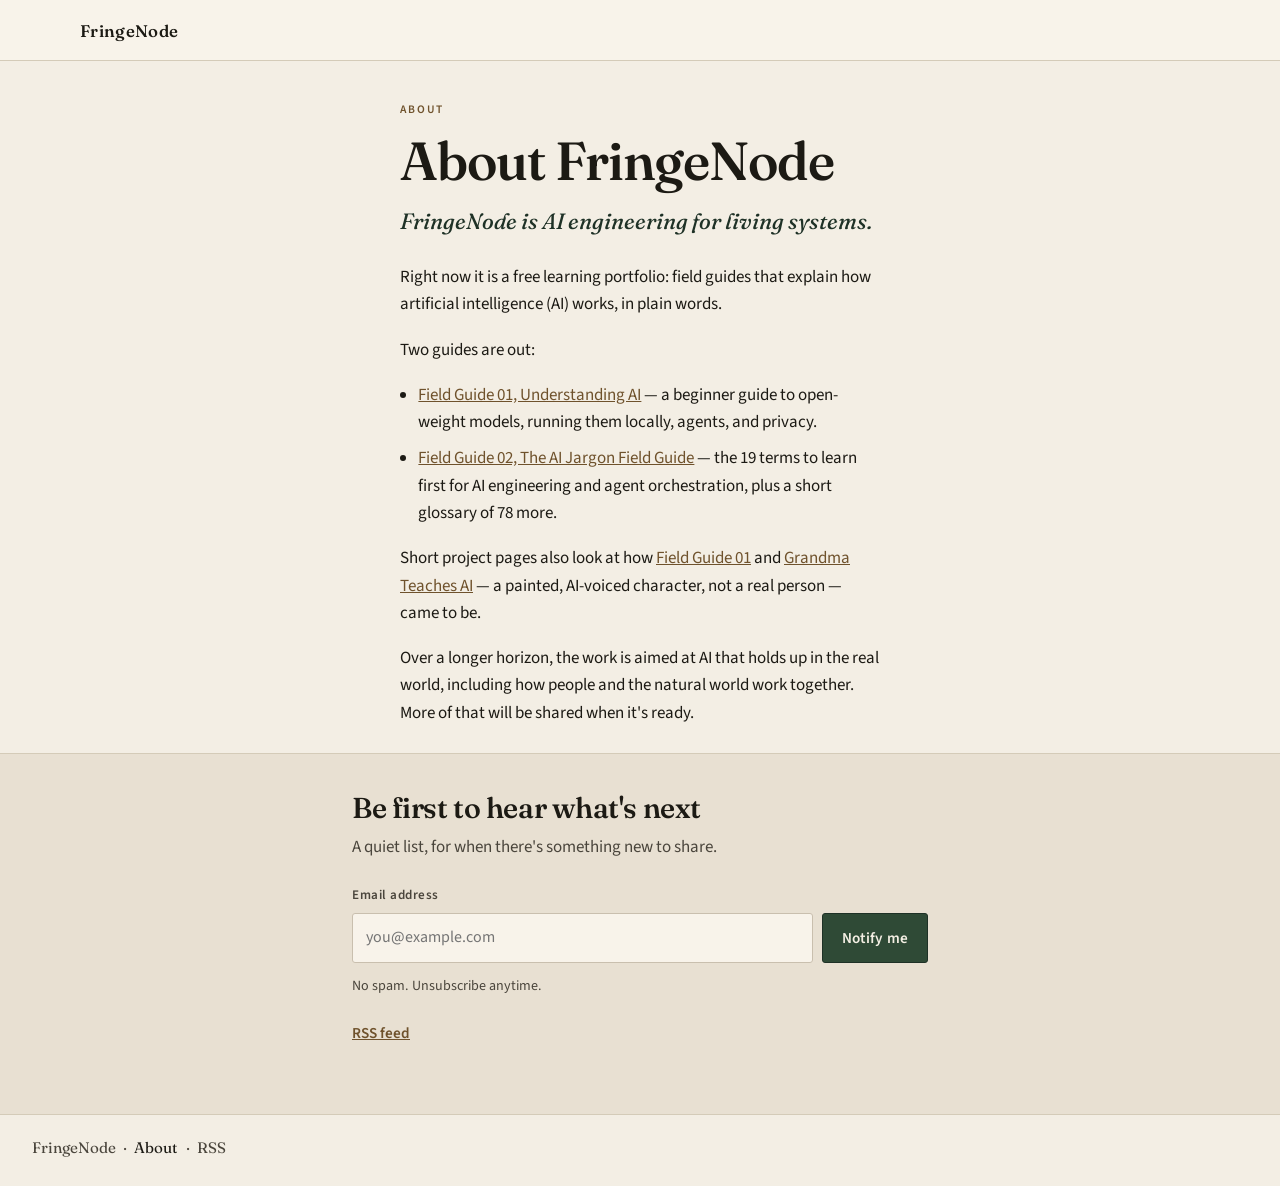
==== about/index.html @ 54ede7a0 "Add About page, SEO tags, sitemap and robots, and skill explanations on project pages Co-authored-by" ====
<!DOCTYPE html>
<html lang="en">
<head>
<meta charset="utf-8">
<meta name="viewport" content="width=device-width, initial-scale=1">
<title>About · FringeNode</title>
<meta name="description" content="FringeNode is AI engineering for living systems. A short note on what this studio is now — a free learning portfolio and field guides — and what it is working toward.">
<link rel="canonical" href="https://fringenode-ai.github.io/about/">
<link rel="icon" href="../favicon.svg" type="image/svg+xml">
<link rel="icon" href="../favicon-32.png" type="image/png" sizes="32x32">
<meta property="og:type" content="website">
<meta property="og:site_name" content="FringeNode">
<meta property="og:title" content="About · FringeNode">
<meta property="og:description" content="FringeNode is AI engineering for living systems. A short note on what this studio is now — a free learning portfolio and field guides — and what it is working toward.">
<meta property="og:url" content="https://fringenode-ai.github.io/about/">
<meta property="og:image" content="https://fringenode-ai.github.io/about/og-cover-1200x630.jpg">
<meta property="og:image:width" content="1200">
<meta property="og:image:height" content="630">
<meta property="og:image:alt" content="Aerial view of a misty wetland. The words About FringeNode and the line AI engineering for living systems.">
<meta property="og:image:type" content="image/jpeg">
<meta property="og:locale" content="en_US">
<meta name="twitter:card" content="summary_large_image">
<meta name="twitter:title" content="About · FringeNode">
<meta name="twitter:description" content="FringeNode is AI engineering for living systems. A short note on what this studio is now — a free learning portfolio and field guides — and what it is working toward.">
<meta name="twitter:image" content="https://fringenode-ai.github.io/about/og-cover-1200x630.jpg">
<meta name="twitter:image:alt" content="Aerial view of a misty wetland. The words About FringeNode and the line AI engineering for living systems.">
<meta name="theme-color" content="#243328">
<link rel="alternate" type="application/rss+xml" title="FringeNode" href="https://fringenode-ai.github.io/feed.xml">
<link rel="stylesheet" href="../home.css">
<link rel="stylesheet" href="about.css">
<script type="application/ld+json">
{
  "@context": "https://schema.org",
  "@type": "AboutPage",
  "name": "About FringeNode",
  "headline": "About FringeNode",
  "description": "FringeNode is AI engineering for living systems. A short note on what this studio is now — a free learning portfolio and field guides — and what it is working toward.",
  "url": "https://fringenode-ai.github.io/about/",
  "image": "https://fringenode-ai.github.io/about/og-cover-1200x630.jpg",
  "datePublished": "2026-11-16",
  "dateModified": "2026-11-16",
  "inLanguage": "en",
  "isPartOf": {
    "@type": "WebSite",
    "name": "FringeNode",
    "url": "https://fringenode-ai.github.io/"
  },
  "publisher": {
    "@type": "Organization",
    "name": "FringeNode",
    "url": "https://fringenode-ai.github.io/"
  }
}
</script>
</head>
<body class="about">
<a class="skip" href="#content">Skip to content</a>

<header class="top">
  <a class="wordmark" href="../">FringeNode</a>
</header>

<main id="content">
  <header class="page-head">
    <p class="kicker">About</p>
    <h1>About FringeNode</h1>
    <p class="lede">FringeNode is AI engineering for living systems.</p>
  </header>

  <div class="prose">
    <p>Right now it is a free learning portfolio: field guides that explain how artificial intelligence (AI) works, in plain words.</p>
    <p>Two guides are out:</p>
    <ul>
      <li><a href="../understanding-ai/">Field Guide 01, Understanding AI</a> — a beginner guide to open-weight models, running them locally, agents, and privacy.</li>
      <li><a href="../ai-jargon-field-guide/">Field Guide 02, The AI Jargon Field Guide</a> — the 19 terms to learn first for AI engineering and agent orchestration, plus a short glossary of 78 more.</li>
    </ul>
    <p>Short project pages also look at how <a href="../projects/understanding-ai/">Field Guide 01</a> and <a href="../projects/grandma-teaches-ai/">Grandma Teaches AI</a> — a painted, AI‑voiced character, not a real person — came to be.</p>
    <p>Over a longer horizon, the work is aimed at AI that holds up in the real world, including how people and the natural world work together. More of that will be shared when it's ready.</p>
  </div>

  <section class="follow" id="follow">
    <h2>Be first to hear what's next</h2>
    <p class="follow-lead">A quiet list, for when there's something new to share.</p>

    <form class="signup" action="https://buttondown.com/api/emails/embed-subscribe/fringenode" method="post" target="_blank" rel="noopener noreferrer">
      <label for="about-email">Email address</label>
      <div class="signup-row">
        <input type="email" id="about-email" name="email" placeholder="you@example.com" autocomplete="email" required aria-describedby="about-signup-privacy">
        <button type="submit">Notify me</button>
      </div>
      <input type="hidden" value="1" name="embed">
      <p class="signup-note" id="about-signup-privacy">No spam. Unsubscribe anytime.</p>
    </form>

    <p class="rss"><a href="../feed.xml">RSS feed</a></p>
  </section>
</main>

<footer class="footer">
  <p><a href="../">FringeNode</a><span class="sep" aria-hidden="true">·</span><span aria-current="page">About</span><span class="sep" aria-hidden="true">·</span><a href="../feed.xml">RSS</a></p>
</footer>
<script data-goatcounter="https://fringenode.goatcounter.com/count" async src="//gc.zgo.at/count.js"></script>
</body>
</html>
---- home.css ----
/* FringeNode landing page. Alive and natural — not the study-guide abyss look. */
:root {
  --paper: #f3eee4;
  --paper-raised: #f8f3ea;
  --paper-deep: #e8e0d2;
  --ink: #1c1a14;
  --ink-soft: #4a453c;
  --moss: #2f4a36;
  --moss-deep: #1e3126;
  --bronze: #876638;
  --bronze-deep: #6f522c;
  --bronze-light: #c4a066;
  --cream: #f4efe4;
  --rule: #d4cbb8;
  --hero-ink: #f4efe4;
  --focus: #876638;
  --shadow: 0 1px 2px rgba(28, 26, 20, 0.06), 0 18px 40px rgba(28, 26, 20, 0.08);
}

@font-face {
  font-family: "Fraunces";
  src: url("fonts/fraunces.woff2") format("woff2");
  font-weight: 100 900;
  font-style: normal;
  font-display: swap;
}
@font-face {
  font-family: "Fraunces";
  src: url("fonts/fraunces-italic.woff2") format("woff2");
  font-weight: 100 900;
  font-style: italic;
  font-display: swap;
}
@font-face {
  font-family: "Source Sans 3";
  src: url("fonts/source-sans-3.woff2") format("woff2");
  font-weight: 200 900;
  font-style: normal;
  font-display: swap;
}

*, *::before, *::after { box-sizing: border-box; }

html {
  -webkit-text-size-adjust: 100%;
  scroll-behavior: smooth;
}

body {
  margin: 0;
  font-family: "Source Sans 3", "Source Sans Pro", system-ui, sans-serif;
  font-weight: 400;
  font-size: 1.0625rem;
  line-height: 1.6;
  color: var(--ink);
  background: var(--paper);
}

@media (prefers-reduced-motion: reduce) {
  html { scroll-behavior: auto; }
}

::selection {
  background: rgba(135, 102, 56, 0.28);
  color: var(--ink);
}

.skip {
  position: absolute;
  left: 0.75rem;
  top: -3rem;
  z-index: 10;
  padding: 0.5rem 0.8rem;
  background: var(--paper);
  color: var(--ink);
  text-decoration: none;
  border-radius: 4px;
}
.skip:focus {
  top: 0.75rem;
}

a { color: var(--bronze-deep); }
a:hover { color: var(--moss); }
:focus-visible {
  outline: 2px solid var(--focus);
  outline-offset: 3px;
}

/* ----- Hero ----- */
.hero {
  position: relative;
  display: flex;
  align-items: flex-end;
  min-height: 100vh;
  min-height: 100svh;
  color: var(--hero-ink);
  overflow: hidden;
}

.hero picture {
  display: contents;
}

.hero img {
  position: absolute;
  inset: 0;
  width: 100%;
  height: 100%;
  object-fit: cover;
  object-position: 50% 45%;
}

.hero-scrim {
  position: absolute;
  inset: 0;
  background:
    linear-gradient(
      to top,
      rgba(14, 18, 12, 0.82) 0%,
      rgba(14, 18, 12, 0.52) 28%,
      rgba(14, 18, 12, 0.18) 55%,
      rgba(14, 18, 12, 0.28) 100%
    );
  pointer-events: none;
}

.wordmark {
  position: absolute;
  top: 0;
  left: 0;
  z-index: 2;
  padding: 1.35rem 1.4rem;
  font-family: "Fraunces", Georgia, "Times New Roman", serif;
  font-weight: 560;
  font-size: 1.05rem;
  letter-spacing: 0.02em;
  color: var(--hero-ink);
  text-decoration: none;
  text-shadow: 0 1px 8px rgba(0, 0, 0, 0.35);
}
.wordmark:hover { color: var(--hero-ink); }

.hero-copy {
  position: relative;
  z-index: 1;
  width: 100%;
  max-width: 40rem;
  padding: 0 1.4rem 3.25rem;
  text-shadow: 0 1px 2px rgba(0, 0, 0, 0.4), 0 10px 28px rgba(0, 0, 0, 0.28);
}

.hero h1 {
  margin: 0 0 0.8rem;
  font-family: "Fraunces", Georgia, "Times New Roman", serif;
  font-optical-sizing: auto;
  font-weight: 560;
  font-size: clamp(2.15rem, 7.2vw, 4.4rem);
  line-height: 1.12;
  letter-spacing: -0.02em;
  color: var(--hero-ink);
}

.hero h1 .break { display: block; }

.hero .tagline {
  margin: 0;
  font-size: clamp(0.98rem, 2.2vw, 1.2rem);
  font-weight: 400;
  letter-spacing: 0.01em;
  color: #ebe3d4;
}

/* ----- Signal ----- */
.signal {
  padding: 3.5rem 1.4rem 2.5rem;
}

.signal p {
  margin: 0 auto;
  max-width: 40rem;
  font-family: "Fraunces", Georgia, "Times New Roman", serif;
  font-style: italic;
  font-weight: 450;
  font-size: clamp(1.15rem, 2.6vw, 1.45rem);
  line-height: 1.45;
  color: var(--moss-deep);
  text-align: center;
}

.signal p::before {
  content: "";
  display: block;
  width: 2.5rem;
  height: 1px;
  margin: 0 auto 1.4rem;
  background: var(--bronze);
  opacity: 0.7;
}

/* ----- Field journal cards ----- */
.journal {
  padding: 1rem 1.25rem 1.25rem;
}

.journal-grid {
  display: grid;
  grid-template-columns: 1fr;
  gap: 1.15rem;
  max-width: 36rem;
  margin: 0 auto;
}

.entry {
  position: relative;
  max-width: 36rem;
  margin: 0 auto;
  padding: 1.85rem 1.5rem 2rem;
  background: var(--paper-raised);
  border: 1px solid var(--rule);
  box-shadow: var(--shadow);
  border-radius: 2px;
}

.journal-grid .entry {
  margin: 0;
  max-width: none;
  display: flex;
  flex-direction: column;
  height: 100%;
}

.journal-grid .entry .btn {
  margin-top: auto;
  align-self: flex-start;
}

.entry::before {
  content: "";
  position: absolute;
  top: 0.55rem;
  left: 0.55rem;
  right: 0.55rem;
  bottom: 0.55rem;
  border: 1px solid rgba(135, 102, 56, 0.18);
  pointer-events: none;
}

.entry-kicker {
  margin: 0 0 0.65rem;
  font-size: 0.72rem;
  font-weight: 600;
  letter-spacing: 0.16em;
  text-transform: uppercase;
  color: var(--bronze);
}

.entry h2 {
  margin: 0 0 0.85rem;
  font-family: "Fraunces", Georgia, "Times New Roman", serif;
  font-weight: 560;
  font-size: clamp(1.45rem, 3.4vw, 1.85rem);
  line-height: 1.25;
  letter-spacing: -0.015em;
  color: var(--ink);
}

.entry-blurb {
  margin: 0 0 1.5rem;
  color: var(--ink-soft);
  font-size: 1.02rem;
  max-width: 36em;
}

.btn {
  display: inline-block;
  padding: 0.65rem 1.25rem;
  background: var(--bronze);
  color: var(--cream);
  text-decoration: none;
  font-weight: 600;
  font-size: 0.95rem;
  letter-spacing: 0.02em;
  border-radius: 3px;
  border: 1px solid var(--bronze-deep);
  transition: background 0.15s ease, color 0.15s ease;
}
.btn:hover {
  background: var(--moss);
  border-color: var(--moss-deep);
  color: var(--cream);
}


/* ----- Another project (quieter than the Field Guide card) ----- */
.also-wrap {
  padding: 0 1.25rem 3.75rem;
}

.also {
  display: block;
  max-width: 36rem;
  margin: 0 auto;
  padding: 1.05rem 1.25rem 1.15rem;
  color: inherit;
  text-decoration: none;
  border: 1px solid var(--rule);
  border-radius: 2px;
  background: transparent;
}

.also:hover {
  color: inherit;
  border-color: var(--bronze);
}

.also-kicker {
  display: block;
  margin: 0 0 0.3rem;
  font-size: 0.72rem;
  font-weight: 600;
  letter-spacing: 0.16em;
  text-transform: uppercase;
  color: var(--bronze-deep);
}

.also-title {
  display: block;
  font-family: "Fraunces", Georgia, "Times New Roman", serif;
  font-weight: 560;
  font-size: 1.15rem;
  line-height: 1.3;
  letter-spacing: -0.01em;
  color: var(--ink);
}

.also:hover .also-title {
  color: var(--moss);
}

.also-blurb {
  display: block;
  margin: 0.25rem 0 0;
  font-size: 1rem;
  line-height: 1.45;
  color: var(--ink-soft);
}

/* ----- Follow ----- */
.follow {
  padding: 3rem 1.4rem 3.25rem;
  background: var(--paper-deep);
  border-top: 1px solid var(--rule);
}

.follow h2 {
  margin: 0 auto 0.5rem;
  max-width: 36rem;
  font-family: "Fraunces", Georgia, "Times New Roman", serif;
  font-weight: 560;
  font-size: clamp(1.4rem, 3vw, 1.8rem);
  letter-spacing: -0.015em;
  line-height: 1.25;
}

.follow-lead {
  margin: 0 auto 1.5rem;
  max-width: 36rem;
  color: var(--ink-soft);
}

.signup {
  max-width: 36rem;
  margin: 0 auto;
}

.signup label {
  display: block;
  margin-bottom: 0.4rem;
  font-size: 0.82rem;
  font-weight: 600;
  letter-spacing: 0.04em;
  color: var(--ink-soft);
}

.signup-row {
  display: flex;
  flex-direction: column;
  gap: 0.6rem;
}

.signup input[type="email"] {
  width: 100%;
  padding: 0.7rem 0.8rem;
  border: 1px solid #c9bfae;
  border-radius: 3px;
  background: var(--paper-raised);
  color: var(--ink);
  font: inherit;
  font-size: 1rem;
}
.signup input[type="email"]:focus {
  outline: 2px solid var(--focus);
  outline-offset: 0;
  border-color: var(--bronze);
}

.signup button {
  padding: 0.7rem 1.15rem;
  background: var(--moss);
  color: var(--cream);
  border: 1px solid var(--moss-deep);
  border-radius: 3px;
  font: inherit;
  font-weight: 600;
  font-size: 0.95rem;
  letter-spacing: 0.02em;
  cursor: pointer;
  transition: background 0.15s ease, border-color 0.15s ease;
}
.signup button:hover {
  background: var(--moss-deep);
}
.signup button:focus {
  outline: 2px solid var(--focus);
  outline-offset: 2px;
}

.signup-note {
  margin: 0.75rem 0 0;
  font-size: 0.88rem;
  color: var(--ink-soft);
}

.rss {
  max-width: 36rem;
  margin: 1.5rem auto 0;
  font-size: 0.95rem;
}
.rss a { font-weight: 600; }

/* ----- Projects (quieter than the field-guide cards) ----- */
.projects {
  padding: 2rem 1.25rem 3.5rem;
}
.projects-inner {
  max-width: 36rem;
  margin: 0 auto;
}
.projects h2 {
  margin: 0 0 0.4rem;
  font-family: "Fraunces", Georgia, "Times New Roman", serif;
  font-weight: 560;
  font-size: clamp(1.25rem, 2.8vw, 1.5rem);
  letter-spacing: -0.015em;
  line-height: 1.25;
  color: var(--ink);
}
.projects-lead {
  margin: 0 0 1.15rem;
  color: var(--ink-soft);
  font-size: 1.02rem;
  line-height: 1.5;
}
.projects-list {
  display: flex;
  flex-direction: column;
  gap: 0.75rem;
}
.projects .also {
  margin: 0;
  max-width: none;
}

/* ----- Footer ----- */
.footer {
  padding: 1.35rem 1.4rem 1.6rem;
  border-top: 1px solid var(--rule);
  background: var(--paper);
}
.footer p {
  margin: 0;
  font-family: "Fraunces", Georgia, "Times New Roman", serif;
  font-size: 0.95rem;
  color: var(--ink-soft);
}

/* ----- Wider screens ----- */
@media (min-width: 640px) {
  .wordmark,
  .hero-copy { padding-left: 3rem; padding-right: 3rem; }
  .wordmark { padding-top: 1.75rem; }
  .hero-copy { padding-bottom: 4.5rem; max-width: 44rem; }
  .signal { padding: 5rem 2rem 3rem; }
  .journal { padding: 1.25rem 2rem 1.5rem; }
  .also-wrap { padding: 0 2rem 5rem; }
  .projects { padding: 2.25rem 2rem 5rem; }
  .entry { padding: 2.35rem 2.35rem 2.5rem; }
  .journal-grid { max-width: 40rem; }
  .follow { padding: 4rem 2rem 4.25rem; }
  .signup-row {
    flex-direction: row;
    align-items: stretch;
  }
  .signup input[type="email"] { flex: 1; }
  .signup button { flex: 0 0 auto; }
  .footer { padding-left: 2rem; padding-right: 2rem; }
}

@media (min-width: 900px) {
  .journal-grid {
    max-width: 54rem;
    grid-template-columns: 1fr 1fr;
    gap: 1.35rem;
    align-items: stretch;
  }
}
@media (min-width: 1100px) {
  .wordmark,
  .hero-copy { padding-left: 5rem; padding-right: 5rem; }
  .hero-copy { max-width: 48rem; padding-bottom: 5.5rem; }
}

/* Footer nav links (About, RSS) added in the polish pass */
.footer a {
  color: inherit;
  text-decoration: none;
}
.footer a:hover { color: var(--moss); }
.footer .sep {
  padding: 0 0.45rem;
  color: var(--ink-soft);
}
.footer [aria-current="page"] {
  color: var(--ink);
}
---- about/about.css ----
/* About page. Loaded with ../home.css. Overrides the landing hero wordmark. */
body.about .top {
  display: flex;
  align-items: baseline;
  justify-content: space-between;
  gap: 1rem;
  padding: 1.1rem 1.4rem 1rem;
  border-bottom: 1px solid var(--rule);
  background: var(--paper-raised);
}

body.about .wordmark {
  position: static;
  color: var(--ink);
  text-shadow: none;
  padding: 0;
}
body.about .wordmark:hover { color: var(--moss); }

body.about .page-head {
  max-width: 40rem;
  margin: 0 auto;
  padding: 2.5rem 1.4rem 0.35rem;
}

body.about .kicker {
  margin: 0 0 0.7rem;
  font-size: 0.72rem;
  font-weight: 600;
  letter-spacing: 0.16em;
  text-transform: uppercase;
  color: var(--bronze-deep);
}

body.about .page-head h1 {
  margin: 0 0 0.85rem;
  font-family: "Fraunces", Georgia, "Times New Roman", serif;
  font-weight: 560;
  font-size: clamp(2.05rem, 7vw, 3.35rem);
  line-height: 1.12;
  letter-spacing: -0.02em;
  color: var(--ink);
}

body.about .lede {
  margin: 0;
  font-family: "Fraunces", Georgia, "Times New Roman", serif;
  font-style: italic;
  font-weight: 450;
  font-size: clamp(1.12rem, 2.8vw, 1.38rem);
  line-height: 1.45;
  color: var(--moss-deep);
}

body.about .prose {
  max-width: 40rem;
  margin: 0 auto;
  padding: 1.35rem 1.4rem 0.5rem;
}

body.about .prose p {
  margin: 0 0 1.15rem;
}

body.about .prose ul {
  margin: 0 0 1.15rem;
  padding: 0 0 0 1.15rem;
}

body.about .prose li {
  margin: 0 0 0.55rem;
}

body.about .prose li:last-child {
  margin-bottom: 0;
}

body.about .follow {
  padding-top: 2.25rem;
}

body.about .footer .sep {
  padding: 0 0.45rem;
  color: var(--ink-soft);
}

body.about .footer [aria-current="page"] {
  color: var(--ink);
}

@media (min-width: 640px) {
  body.about .top,
  body.about .page-head,
  body.about .prose {
    padding-left: 2rem;
    padding-right: 2rem;
  }
  body.about .top { padding-left: 3rem; padding-right: 3rem; }
  body.about .page-head,
  body.about .prose { padding-left: 3rem; padding-right: 3rem; }
}

@media (min-width: 1100px) {
  body.about .top,
  body.about .page-head,
  body.about .prose {
    padding-left: 5rem;
    padding-right: 5rem;
  }
}
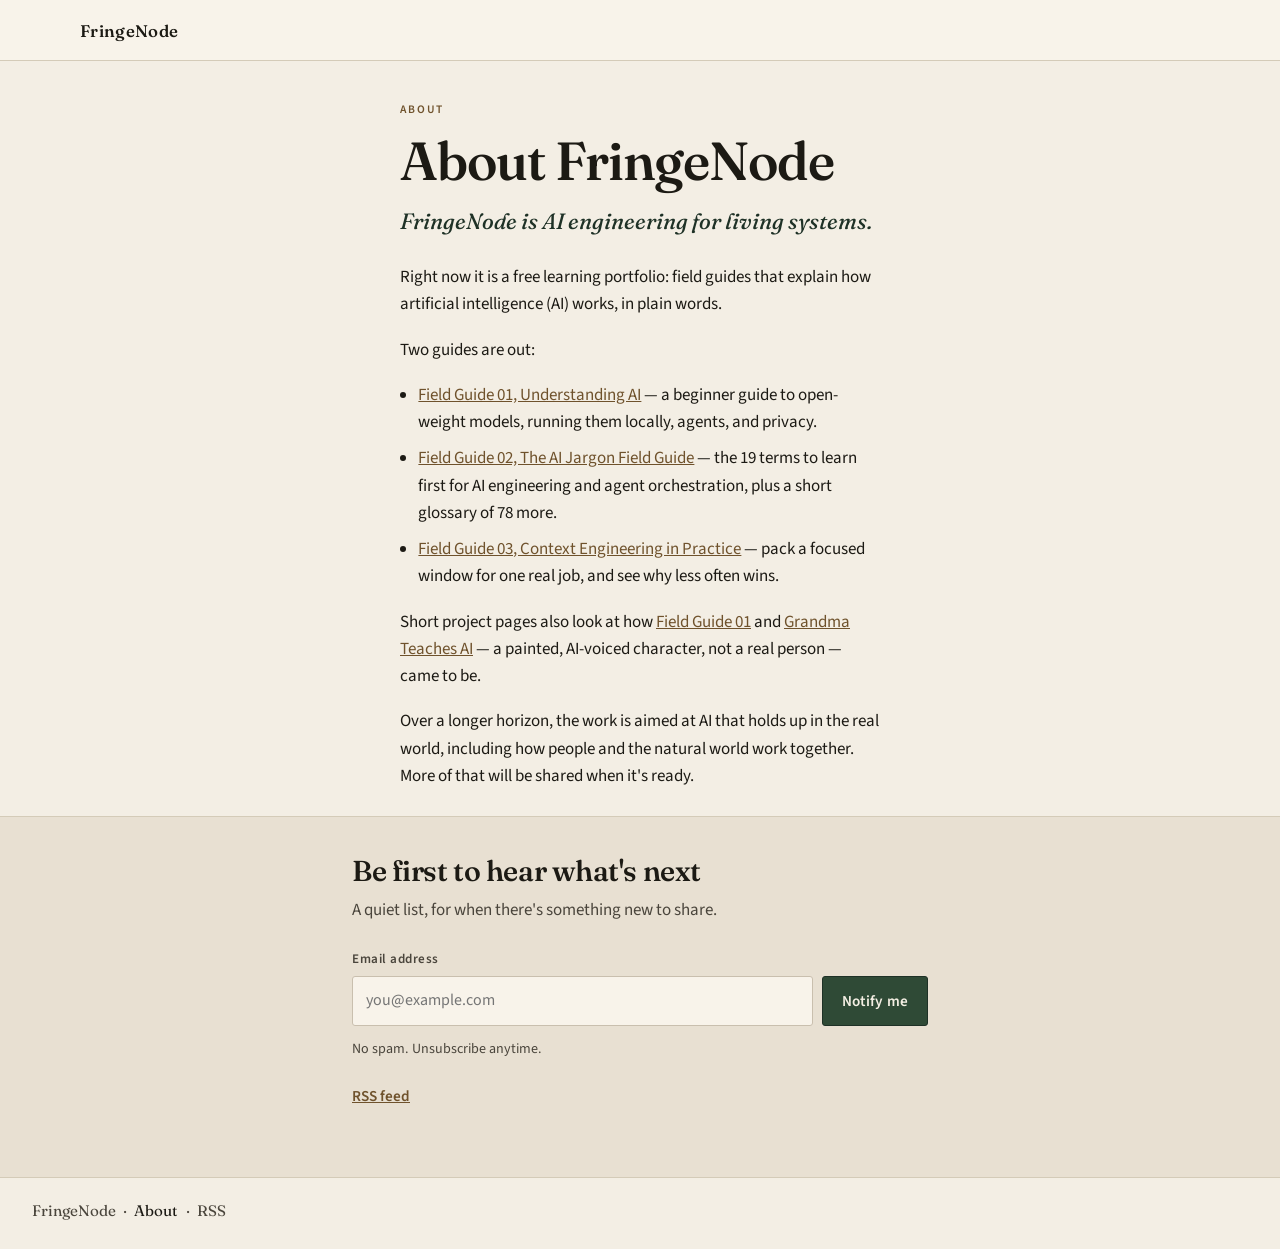
==== commit b7fdaa45: "Publish Field Guide 03: Context Engineering in Practice Co-authored-by: fringenode-ai <fringenode-ai" ====
--- a/about/index.html
+++ b/about/index.html
@@ -73,6 +73,8 @@
     <ul>
       <li><a href="../understanding-ai/">Field Guide 01, Understanding AI</a> — a beginner guide to open-weight models, running them locally, agents, and privacy.</li>
       <li><a href="../ai-jargon-field-guide/">Field Guide 02, The AI Jargon Field Guide</a> — the 19 terms to learn first for AI engineering and agent orchestration, plus a short glossary of 78 more.</li>
+      <li><a href="../context-engineering-in-practice/">Field Guide 03, Context Engineering in Practice</a> — pack a focused window for one real job, and see why less often wins.</li>
+
     </ul>
     <p>Short project pages also look at how <a href="../projects/understanding-ai/">Field Guide 01</a> and <a href="../projects/grandma-teaches-ai/">Grandma Teaches AI</a> — a painted, AI‑voiced character, not a real person — came to be.</p>
     <p>Over a longer horizon, the work is aimed at AI that holds up in the real world, including how people and the natural world work together. More of that will be shared when it's ready.</p>
--- a/home.css
+++ b/home.css
@@ -534,3 +534,11 @@
 .footer [aria-current="page"] {
   color: var(--ink);
 }
+
+/* FG03: three field-guide cards at wide desktop */
+@media (min-width: 1100px) {
+  .journal-grid {
+    max-width: 72rem;
+    grid-template-columns: 1fr 1fr 1fr;
+  }
+}
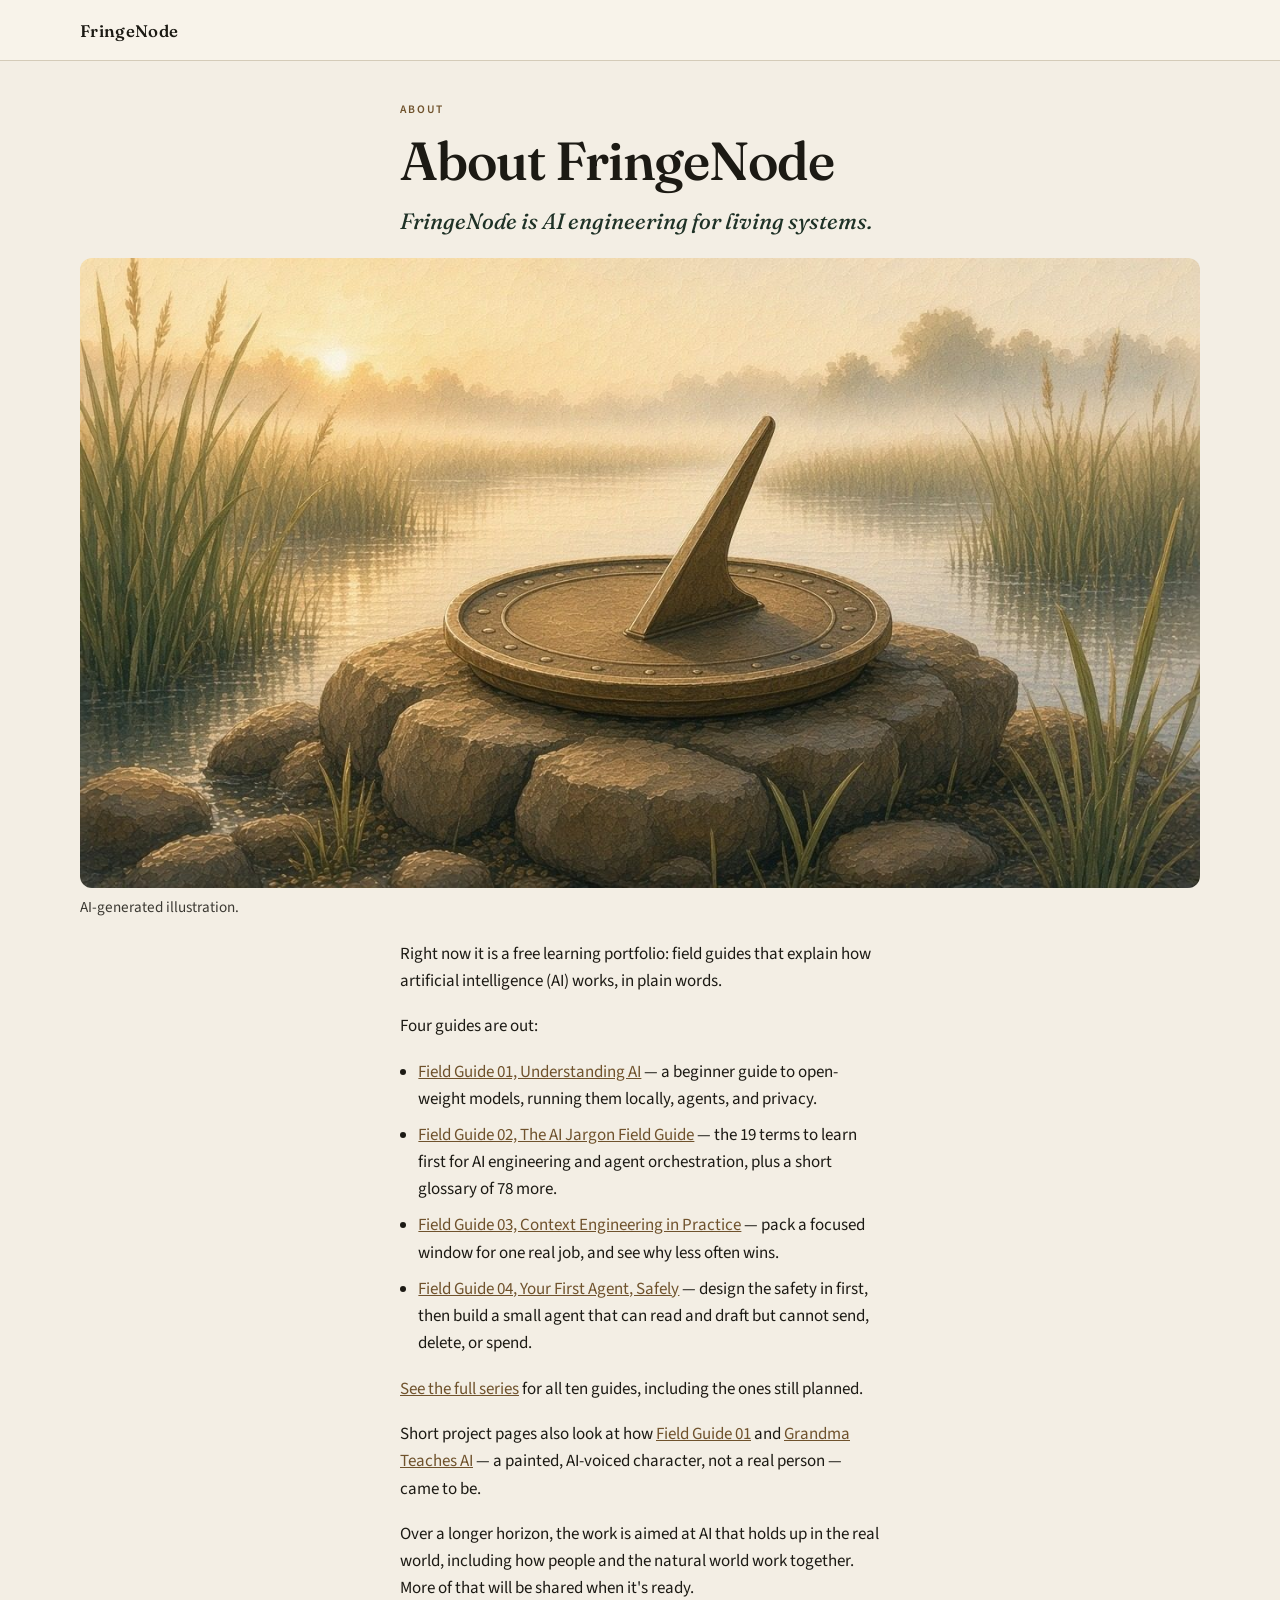
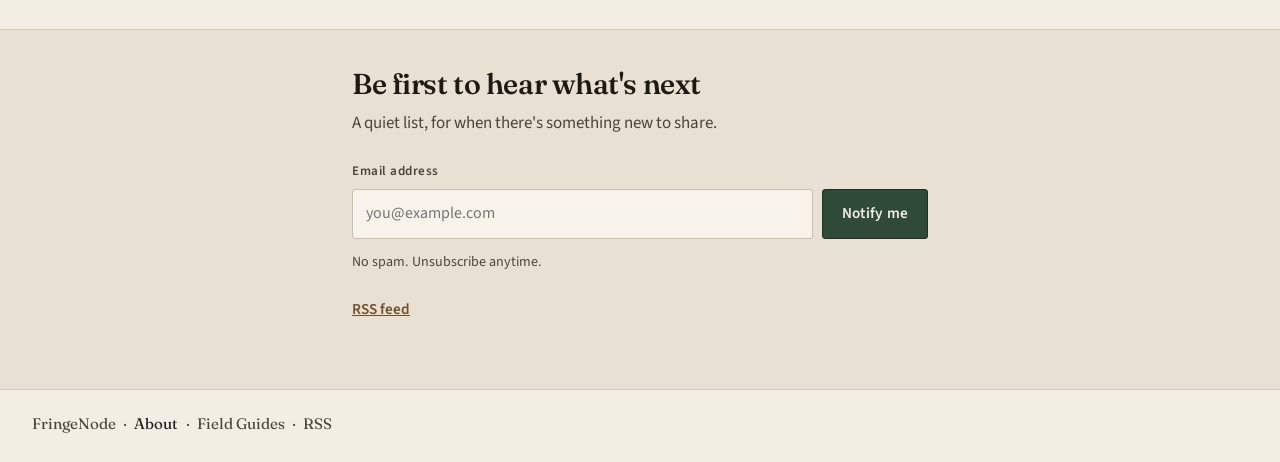
==== commit 174fc833: "Publish Field Guide 04, series page, fix pass and new art Co-authored-by: fringenode-ai <fringenode-" ====
--- a/about/index.html
+++ b/about/index.html
@@ -66,16 +66,22 @@
     <h1>About FringeNode</h1>
     <p class="lede">FringeNode is AI engineering for living systems.</p>
   </header>
+<!-- ART-SLOT:about -->
+<figure class="art-band"><img src="art-1280.jpg" srcset="art-960.jpg 960w, art-1280.jpg 1280w" sizes="(max-width: 72rem) 100vw, 72rem" width="1280" height="720" alt="Painted illustration: a bronze sundial with a blank plate on a low stone base, among reeds and still water at misty dawn." decoding="async"><figcaption>AI-generated illustration.</figcaption></figure>
+
 
   <div class="prose">
     <p>Right now it is a free learning portfolio: field guides that explain how artificial intelligence (AI) works, in plain words.</p>
-    <p>Two guides are out:</p>
+    <p>Four guides are out:</p>
     <ul>
       <li><a href="../understanding-ai/">Field Guide 01, Understanding AI</a> — a beginner guide to open-weight models, running them locally, agents, and privacy.</li>
       <li><a href="../ai-jargon-field-guide/">Field Guide 02, The AI Jargon Field Guide</a> — the 19 terms to learn first for AI engineering and agent orchestration, plus a short glossary of 78 more.</li>
       <li><a href="../context-engineering-in-practice/">Field Guide 03, Context Engineering in Practice</a> — pack a focused window for one real job, and see why less often wins.</li>
+      <li><a href="../your-first-agent-safely/">Field Guide 04, Your First Agent, Safely</a> — design the safety in first, then build a small agent that can read and draft but cannot send, delete, or spend.</li>
+
 
     </ul>
+    <p><a href="../field-guides/">See the full series</a> for all ten guides, including the ones still planned.</p>
     <p>Short project pages also look at how <a href="../projects/understanding-ai/">Field Guide 01</a> and <a href="../projects/grandma-teaches-ai/">Grandma Teaches AI</a> — a painted, AI‑voiced character, not a real person — came to be.</p>
     <p>Over a longer horizon, the work is aimed at AI that holds up in the real world, including how people and the natural world work together. More of that will be shared when it's ready.</p>
   </div>
@@ -99,7 +105,7 @@
 </main>
 
 <footer class="footer">
-  <p><a href="../">FringeNode</a><span class="sep" aria-hidden="true">·</span><span aria-current="page">About</span><span class="sep" aria-hidden="true">·</span><a href="../feed.xml">RSS</a></p>
+  <p><a href="../">FringeNode</a><span class="sep" aria-hidden="true">·</span><span aria-current="page">About</span><span class="sep" aria-hidden="true">·</span><a href="../field-guides/">Field Guides</a><span class="sep" aria-hidden="true">·</span><a href="../feed.xml">RSS</a></p>
 </footer>
 <script data-goatcounter="https://fringenode.goatcounter.com/count" async src="//gc.zgo.at/count.js"></script>
 </body>
--- a/home.css
+++ b/home.css
@@ -535,10 +535,37 @@
   color: var(--ink);
 }
 
-/* FG03: three field-guide cards at wide desktop */
+/* FG04: four field-guide cards as a 2x2 grid at wide desktop */
 @media (min-width: 1100px) {
   .journal-grid {
-    max-width: 72rem;
-    grid-template-columns: 1fr 1fr 1fr;
+    max-width: 54rem;
+    grid-template-columns: 1fr 1fr;
   }
 }
+
+/* Series index link under the landing field-guide cards */
+.series-more {
+  max-width: 36rem;
+  margin: 1.25rem auto 0;
+  padding: 0 0.25rem;
+  text-align: center;
+}
+.series-more a {
+  display: inline-block;
+  padding: 0.55rem 0.35rem;
+  color: var(--moss);
+  font-weight: 600;
+  text-decoration: underline;
+  text-underline-offset: 0.18em;
+}
+.series-more a:hover { color: var(--moss-deep); }
+
+@media (min-width: 640px) {
+  .series-more { max-width: 40rem; }
+}
+@media (min-width: 900px) {
+  .series-more { max-width: 54rem; }
+}
+@media (min-width: 1100px) {
+  .series-more { max-width: 72rem; }
+}
--- a/about/about.css
+++ b/about/about.css
@@ -108,3 +108,8 @@
     padding-right: 5rem;
   }
 }
+
+/* ART-SLOT (apply_art.py) */
+.art-band{margin:0 auto;max-width:72rem;padding:1rem 1rem 0}
+.art-band img{display:block;width:100%;height:auto;border-radius:12px}
+.art-band figcaption{font-size:.95rem;margin-top:.4rem;opacity:.85}
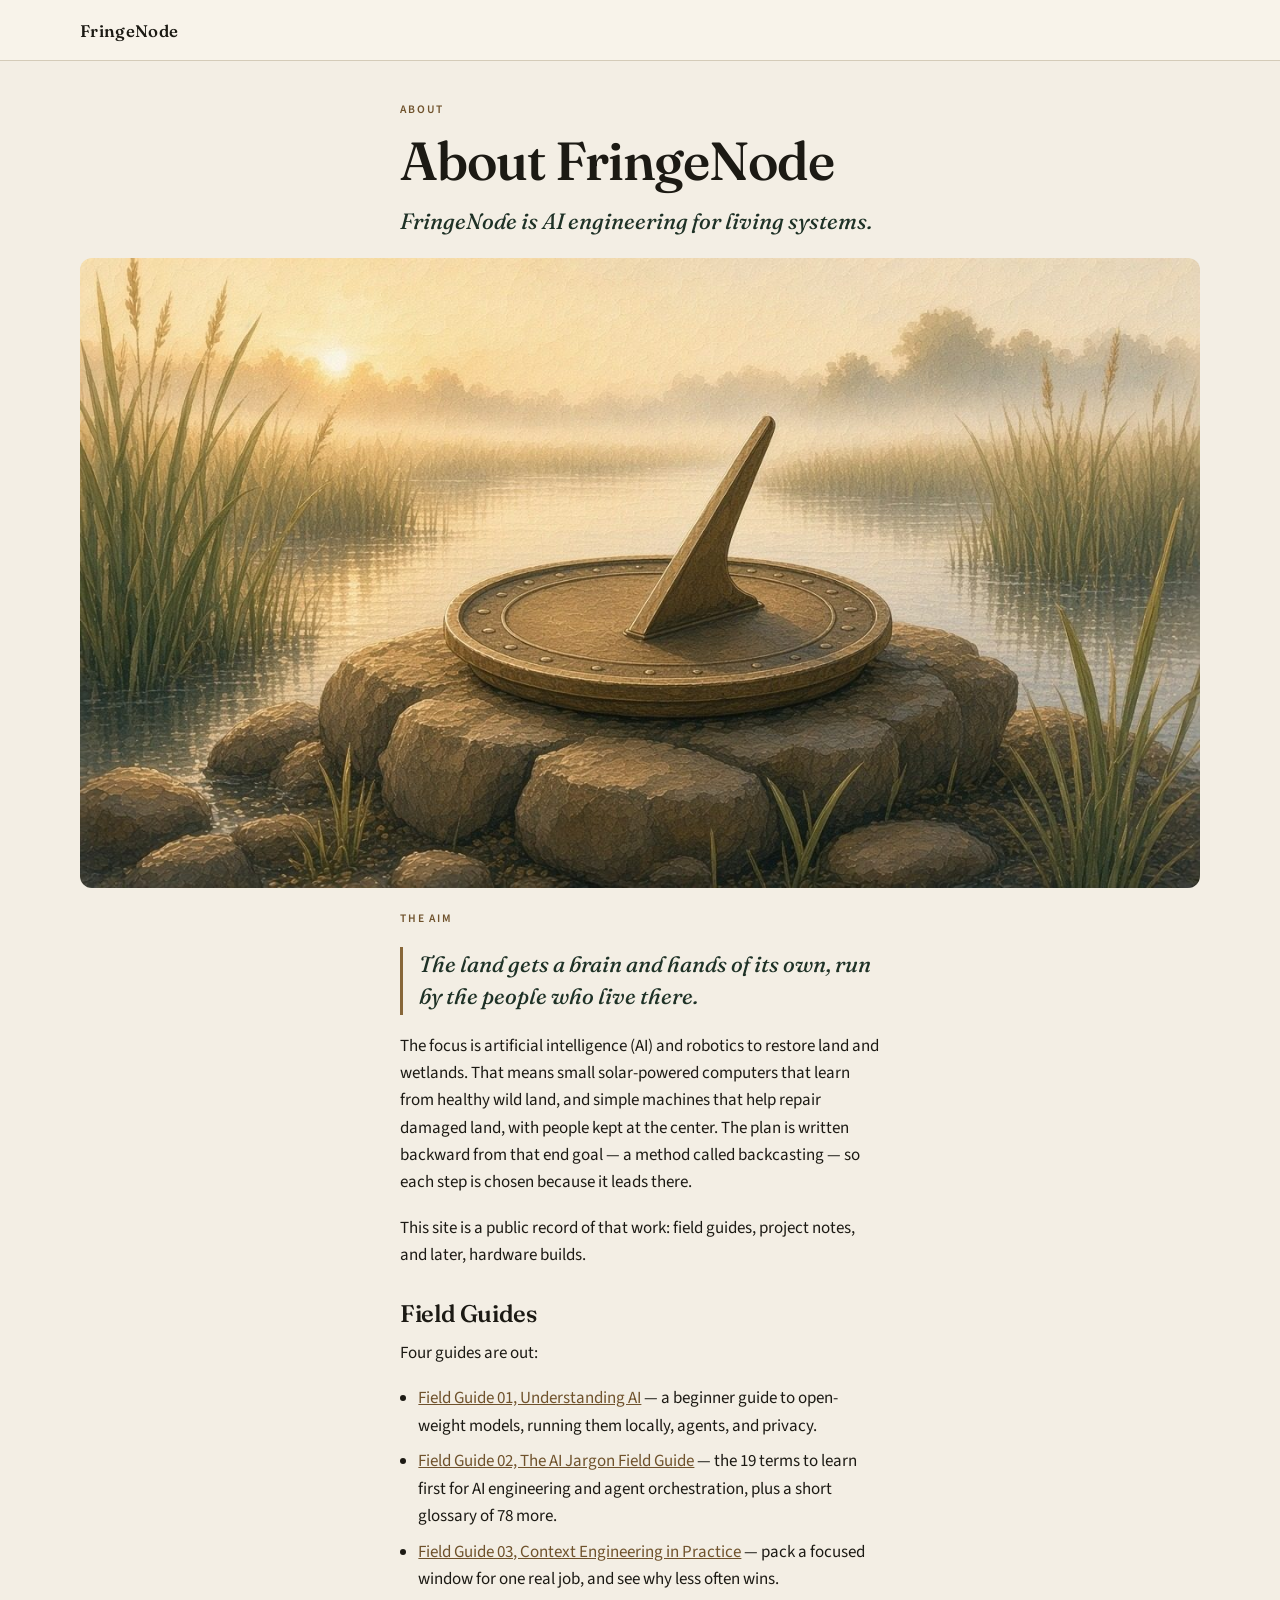
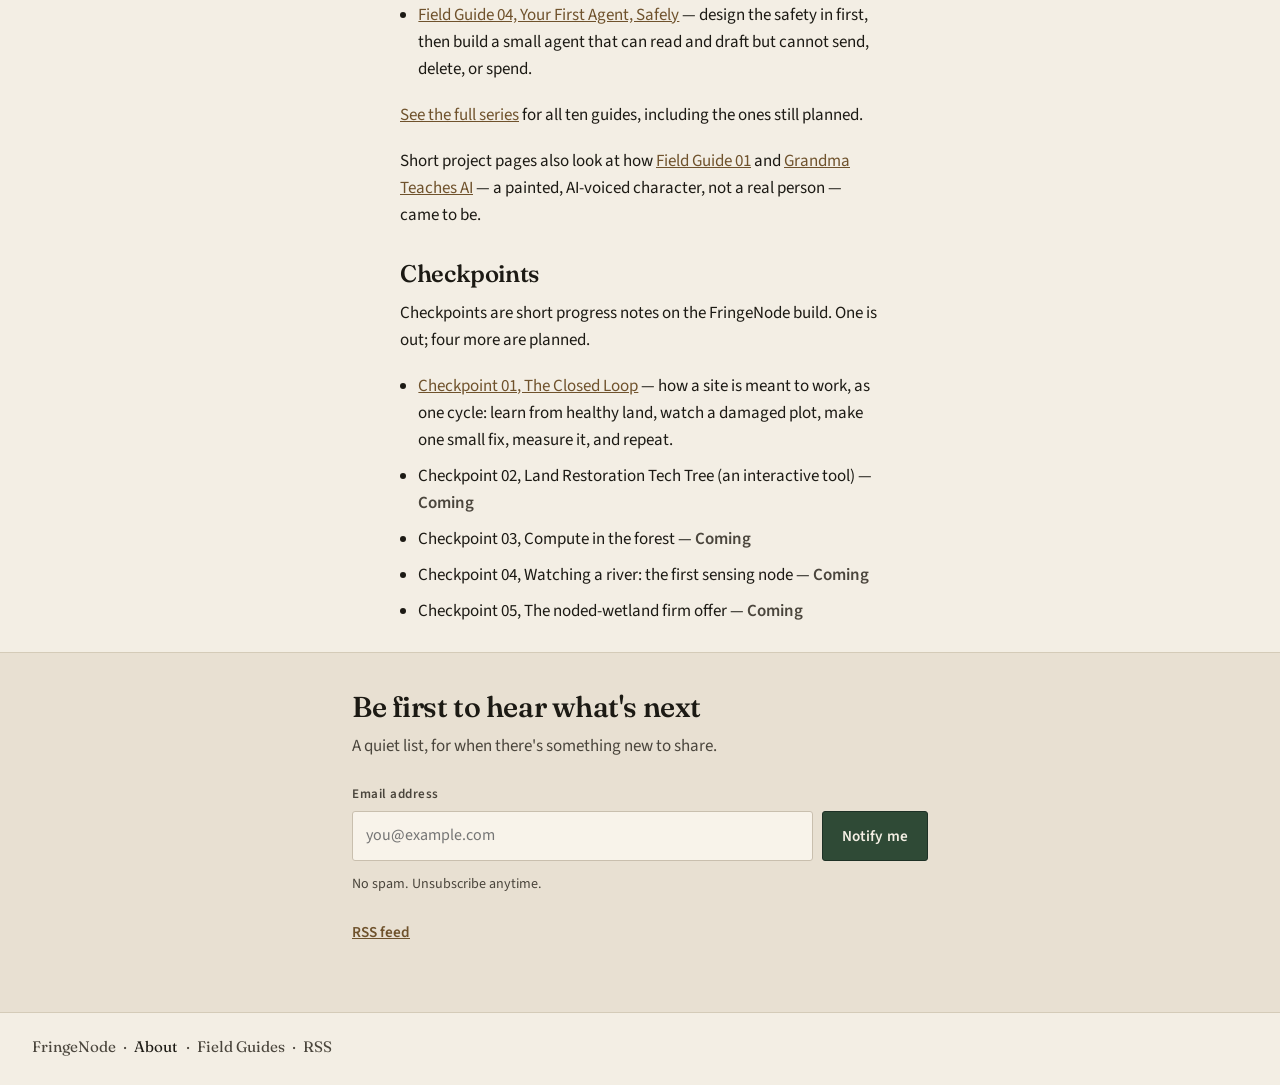
==== commit 6a4f4f30: "About page refresh, mission line update, captions moved to alt text Co-authored-by: fringenode-ai <f" ====
--- a/about/index.html
+++ b/about/index.html
@@ -4,14 +4,14 @@
 <meta charset="utf-8">
 <meta name="viewport" content="width=device-width, initial-scale=1">
 <title>About · FringeNode</title>
-<meta name="description" content="FringeNode is AI engineering for living systems. A short note on what this studio is now — a free learning portfolio and field guides — and what it is working toward.">
+<meta name="description" content="FringeNode is AI engineering for living systems. The aim: the land gets a brain and hands of its own, run by the people who live there.">
 <link rel="canonical" href="https://fringenode-ai.github.io/about/">
 <link rel="icon" href="../favicon.svg" type="image/svg+xml">
 <link rel="icon" href="../favicon-32.png" type="image/png" sizes="32x32">
 <meta property="og:type" content="website">
 <meta property="og:site_name" content="FringeNode">
 <meta property="og:title" content="About · FringeNode">
-<meta property="og:description" content="FringeNode is AI engineering for living systems. A short note on what this studio is now — a free learning portfolio and field guides — and what it is working toward.">
+<meta property="og:description" content="FringeNode is AI engineering for living systems. The aim: the land gets a brain and hands of its own, run by the people who live there.">
 <meta property="og:url" content="https://fringenode-ai.github.io/about/">
 <meta property="og:image" content="https://fringenode-ai.github.io/about/og-cover-1200x630.jpg">
 <meta property="og:image:width" content="1200">
@@ -21,7 +21,7 @@
 <meta property="og:locale" content="en_US">
 <meta name="twitter:card" content="summary_large_image">
 <meta name="twitter:title" content="About · FringeNode">
-<meta name="twitter:description" content="FringeNode is AI engineering for living systems. A short note on what this studio is now — a free learning portfolio and field guides — and what it is working toward.">
+<meta name="twitter:description" content="FringeNode is AI engineering for living systems. The aim: the land gets a brain and hands of its own, run by the people who live there.">
 <meta name="twitter:image" content="https://fringenode-ai.github.io/about/og-cover-1200x630.jpg">
 <meta name="twitter:image:alt" content="Aerial view of a misty wetland. The words About FringeNode and the line AI engineering for living systems.">
 <meta name="theme-color" content="#243328">
@@ -34,11 +34,11 @@
   "@type": "AboutPage",
   "name": "About FringeNode",
   "headline": "About FringeNode",
-  "description": "FringeNode is AI engineering for living systems. A short note on what this studio is now — a free learning portfolio and field guides — and what it is working toward.",
+  "description": "FringeNode is AI engineering for living systems. The aim: the land gets a brain and hands of its own, run by the people who live there.",
   "url": "https://fringenode-ai.github.io/about/",
   "image": "https://fringenode-ai.github.io/about/og-cover-1200x630.jpg",
   "datePublished": "2026-11-16",
-  "dateModified": "2026-11-16",
+  "dateModified": "2026-11-26",
   "inLanguage": "en",
   "isPartOf": {
     "@type": "WebSite",
@@ -52,6 +52,7 @@
   }
 }
 </script>
+<!-- PUBLISH-TIME: If this page goes live after 2026-11-25, set dateModified (JSON-LD above) and the about/ lastmod in sitemap.xml to the real publish date. Leave datePublished as 2026-11-16. -->
 </head>
 <body class="about">
 <a class="skip" href="#content">Skip to content</a>
@@ -67,23 +68,35 @@
     <p class="lede">FringeNode is AI engineering for living systems.</p>
   </header>
 <!-- ART-SLOT:about -->
-<figure class="art-band"><img src="art-1280.jpg" srcset="art-960.jpg 960w, art-1280.jpg 1280w" sizes="(max-width: 72rem) 100vw, 72rem" width="1280" height="720" alt="Painted illustration: a bronze sundial with a blank plate on a low stone base, among reeds and still water at misty dawn." decoding="async"><figcaption>AI-generated illustration.</figcaption></figure>
+<figure class="art-band"><img src="art-1280.jpg" srcset="art-960.jpg 960w, art-1280.jpg 1280w" sizes="(max-width: 72rem) 100vw, 72rem" width="1280" height="720" alt="Painted illustration: a bronze sundial with a blank plate on a low stone base, among reeds and still water at misty dawn. AI-generated illustration." decoding="async"></figure>
 
 
   <div class="prose">
-    <p>Right now it is a free learning portfolio: field guides that explain how artificial intelligence (AI) works, in plain words.</p>
+    <p class="aim-kicker">The aim</p>
+    <p class="mission">The land gets a brain and hands of its own, run by the people who live there.</p>
+    <p>The focus is artificial intelligence (AI) and robotics to restore land and wetlands. That means small solar-powered computers that learn from healthy wild land, and simple machines that help repair damaged land, with people kept at the center. The plan is written backward from that end goal — a method called backcasting — so each step is chosen because it leads there.</p>
+    <p>This site is a public record of that work: field guides, project notes, and later, hardware builds.</p>
+
+    <h2>Field Guides</h2>
     <p>Four guides are out:</p>
     <ul>
       <li><a href="../understanding-ai/">Field Guide 01, Understanding AI</a> — a beginner guide to open-weight models, running them locally, agents, and privacy.</li>
       <li><a href="../ai-jargon-field-guide/">Field Guide 02, The AI Jargon Field Guide</a> — the 19 terms to learn first for AI engineering and agent orchestration, plus a short glossary of 78 more.</li>
       <li><a href="../context-engineering-in-practice/">Field Guide 03, Context Engineering in Practice</a> — pack a focused window for one real job, and see why less often wins.</li>
       <li><a href="../your-first-agent-safely/">Field Guide 04, Your First Agent, Safely</a> — design the safety in first, then build a small agent that can read and draft but cannot send, delete, or spend.</li>
-
-
     </ul>
     <p><a href="../field-guides/">See the full series</a> for all ten guides, including the ones still planned.</p>
     <p>Short project pages also look at how <a href="../projects/understanding-ai/">Field Guide 01</a> and <a href="../projects/grandma-teaches-ai/">Grandma Teaches AI</a> — a painted, AI‑voiced character, not a real person — came to be.</p>
-    <p>Over a longer horizon, the work is aimed at AI that holds up in the real world, including how people and the natural world work together. More of that will be shared when it's ready.</p>
+
+    <h2>Checkpoints</h2>
+    <p>Checkpoints are short progress notes on the FringeNode build. One is out; four more are planned.</p>
+    <ul class="checkpoint-list">
+      <li><a href="../the-closed-loop/">Checkpoint 01, The Closed Loop</a> — how a site is meant to work, as one cycle: learn from healthy land, watch a damaged plot, make one small fix, measure it, and repeat.</li>
+      <li>Checkpoint 02, Land Restoration Tech Tree (an interactive tool) — <span class="coming">Coming</span></li>
+      <li>Checkpoint 03, Compute in the forest — <span class="coming">Coming</span></li>
+      <li>Checkpoint 04, Watching a river: the first sensing node — <span class="coming">Coming</span></li>
+      <li>Checkpoint 05, The noded-wetland firm offer — <span class="coming">Coming</span></li>
+    </ul>
   </div>
 
   <section class="follow" id="follow">
--- a/about/about.css
+++ b/about/about.css
@@ -113,3 +113,39 @@
 .art-band{margin:0 auto;max-width:72rem;padding:1rem 1rem 0}
 .art-band img{display:block;width:100%;height:auto;border-radius:12px}
 .art-band figcaption{font-size:.95rem;margin-top:.4rem;opacity:.85}
+
+body.about .aim-kicker {
+  margin: 0 0 0.45rem;
+  font-size: 0.72rem;
+  font-weight: 600;
+  letter-spacing: 0.16em;
+  text-transform: uppercase;
+  color: var(--bronze-deep);
+}
+
+body.about .mission {
+  margin: 0 0 1.35rem;
+  padding: 0.1rem 0 0.15rem 1rem;
+  border-left: 3px solid var(--bronze);
+  font-family: "Fraunces", Georgia, "Times New Roman", serif;
+  font-style: italic;
+  font-weight: 450;
+  font-size: clamp(1.12rem, 2.8vw, 1.38rem);
+  line-height: 1.45;
+  color: var(--moss-deep);
+}
+
+body.about .prose h2 {
+  margin: 1.85rem 0 0.7rem;
+  font-family: "Fraunces", Georgia, "Times New Roman", serif;
+  font-weight: 560;
+  font-size: clamp(1.25rem, 2.8vw, 1.5rem);
+  letter-spacing: -0.015em;
+  line-height: 1.25;
+  color: var(--ink);
+}
+
+body.about .coming {
+  font-weight: 600;
+  color: var(--ink-soft);
+}
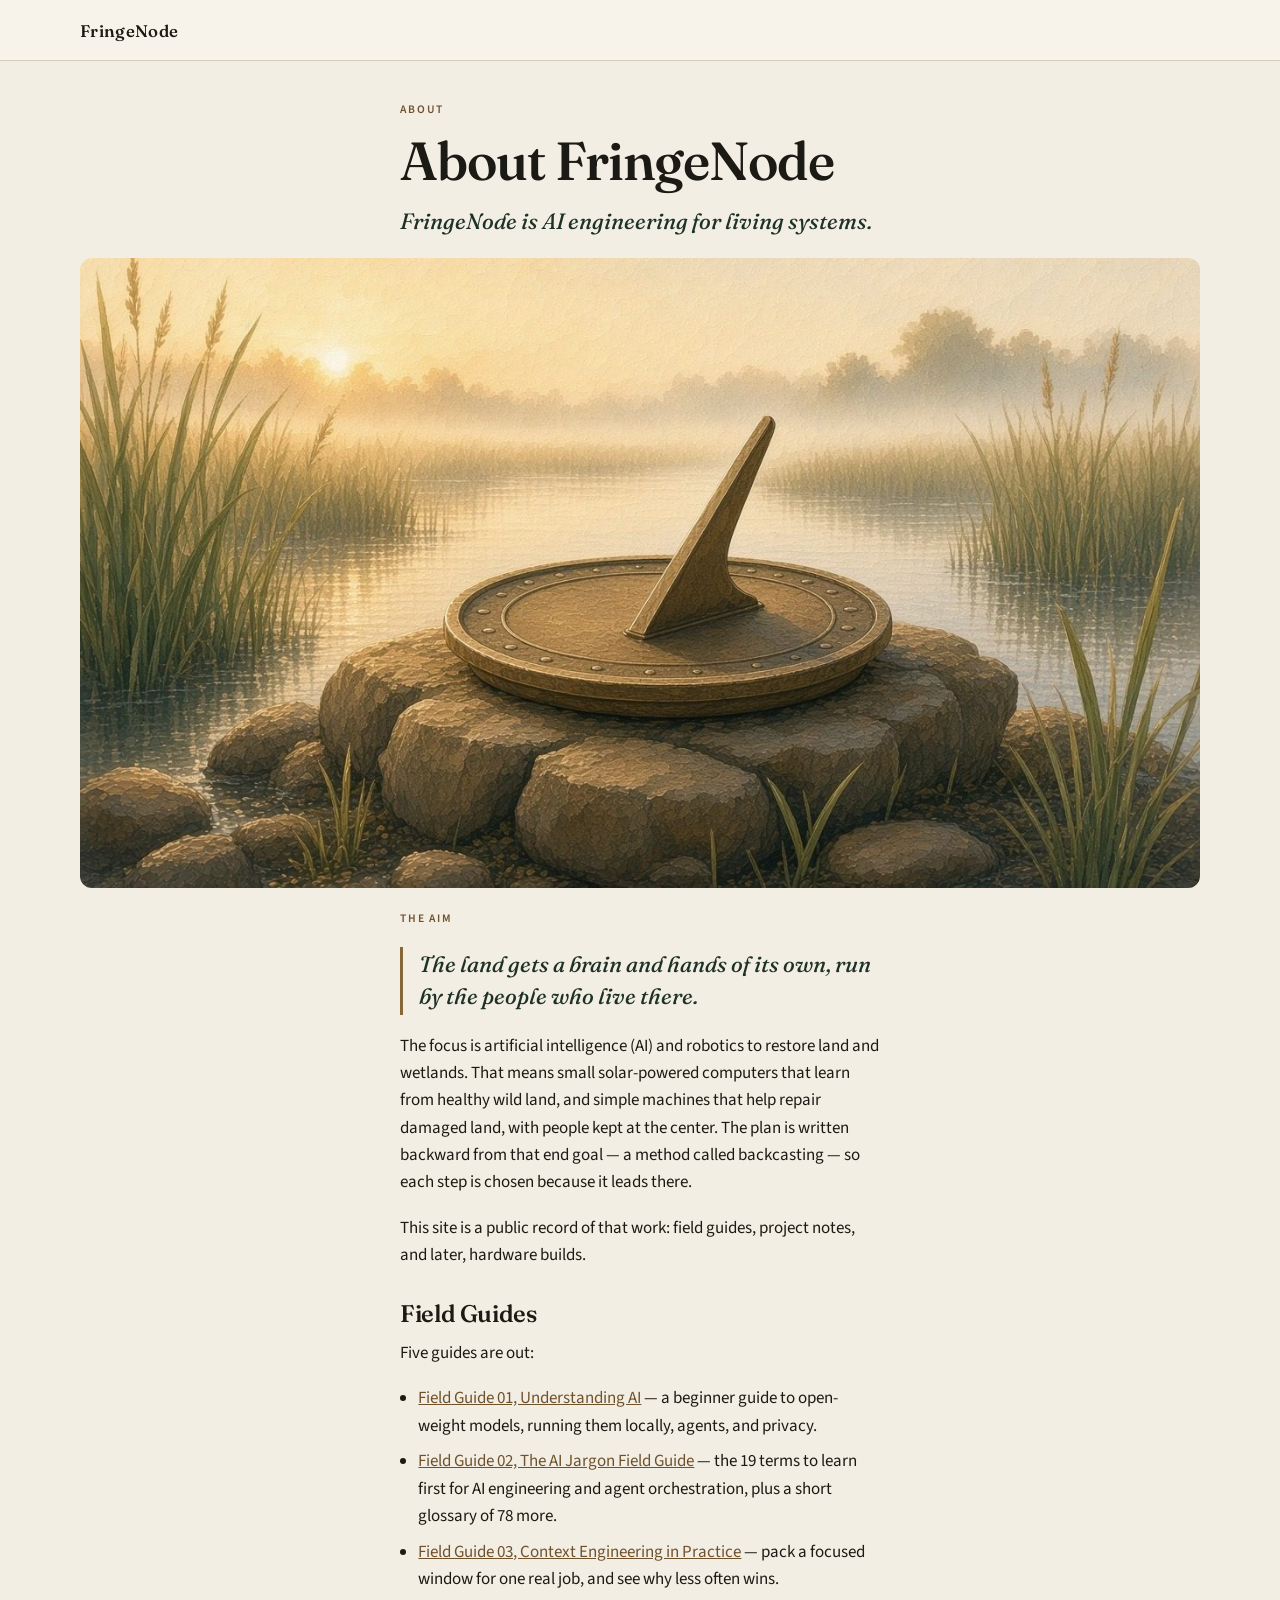
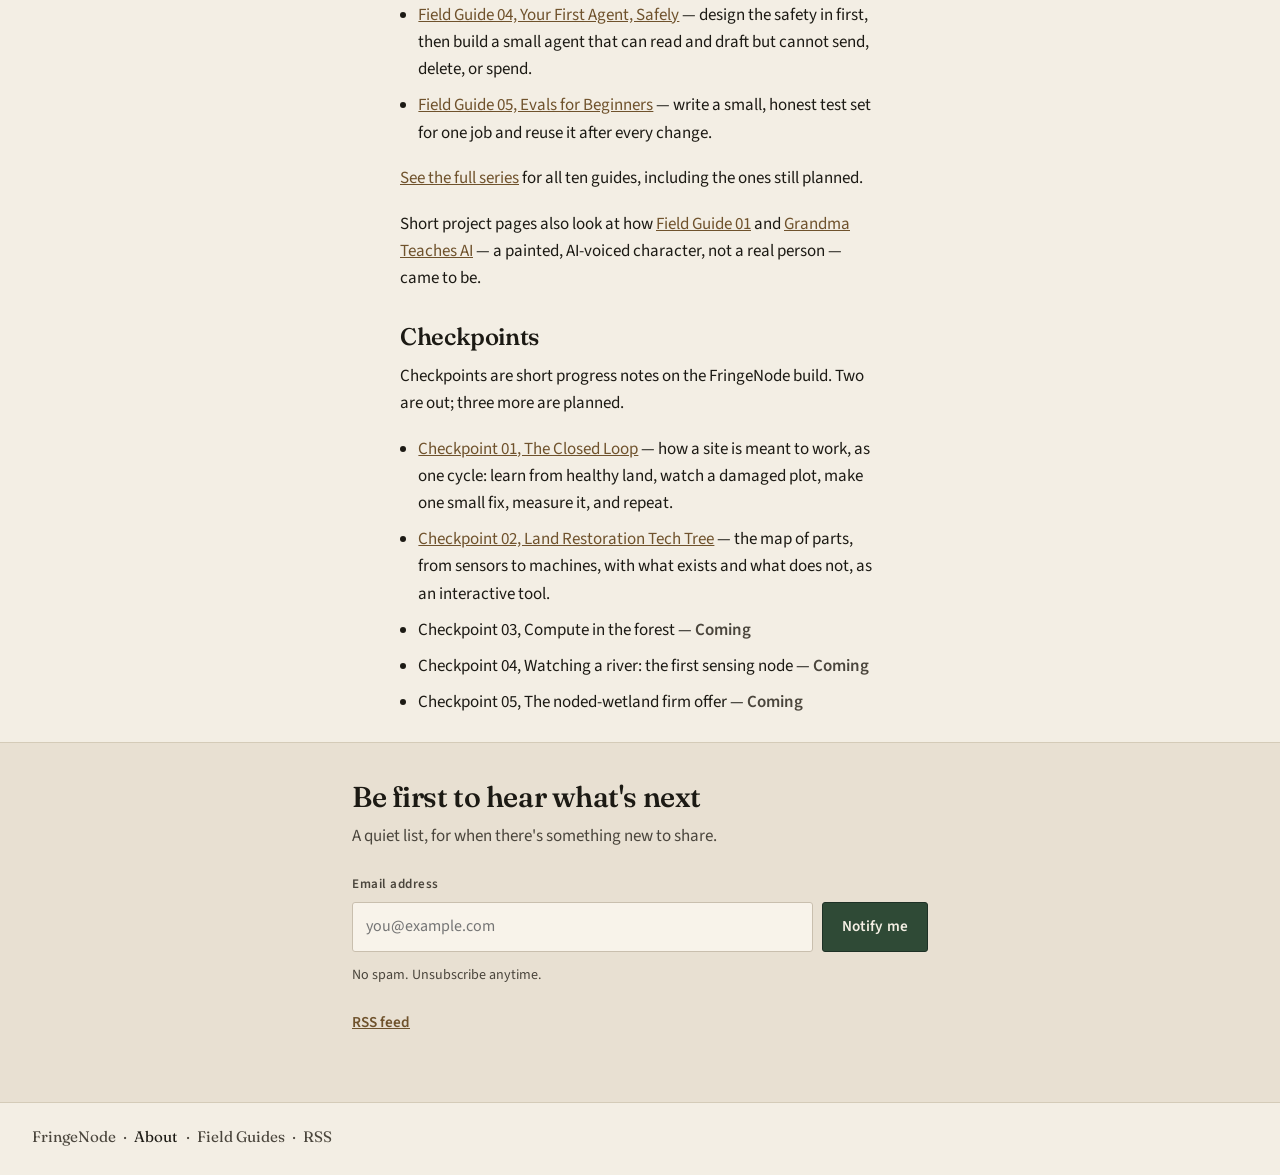
==== commit 3afa1402: "Publish Field Guide 05 and Checkpoint 02: Land Restoration Tech Tree Co-authored-by: fringenode-ai <" ====
--- a/about/index.html
+++ b/about/index.html
@@ -78,21 +78,22 @@
     <p>This site is a public record of that work: field guides, project notes, and later, hardware builds.</p>
 
     <h2>Field Guides</h2>
-    <p>Four guides are out:</p>
+    <p>Five guides are out:</p>
     <ul>
       <li><a href="../understanding-ai/">Field Guide 01, Understanding AI</a> — a beginner guide to open-weight models, running them locally, agents, and privacy.</li>
       <li><a href="../ai-jargon-field-guide/">Field Guide 02, The AI Jargon Field Guide</a> — the 19 terms to learn first for AI engineering and agent orchestration, plus a short glossary of 78 more.</li>
       <li><a href="../context-engineering-in-practice/">Field Guide 03, Context Engineering in Practice</a> — pack a focused window for one real job, and see why less often wins.</li>
       <li><a href="../your-first-agent-safely/">Field Guide 04, Your First Agent, Safely</a> — design the safety in first, then build a small agent that can read and draft but cannot send, delete, or spend.</li>
+      <li><a href="../evals-for-beginners/">Field Guide 05, Evals for Beginners</a> — write a small, honest test set for one job and reuse it after every change.</li>
     </ul>
     <p><a href="../field-guides/">See the full series</a> for all ten guides, including the ones still planned.</p>
     <p>Short project pages also look at how <a href="../projects/understanding-ai/">Field Guide 01</a> and <a href="../projects/grandma-teaches-ai/">Grandma Teaches AI</a> — a painted, AI‑voiced character, not a real person — came to be.</p>
 
     <h2>Checkpoints</h2>
-    <p>Checkpoints are short progress notes on the FringeNode build. One is out; four more are planned.</p>
+    <p>Checkpoints are short progress notes on the FringeNode build. Two are out; three more are planned.</p>
     <ul class="checkpoint-list">
       <li><a href="../the-closed-loop/">Checkpoint 01, The Closed Loop</a> — how a site is meant to work, as one cycle: learn from healthy land, watch a damaged plot, make one small fix, measure it, and repeat.</li>
-      <li>Checkpoint 02, Land Restoration Tech Tree (an interactive tool) — <span class="coming">Coming</span></li>
+      <li><a href="../land-restoration-tech-tree/">Checkpoint 02, Land Restoration Tech Tree</a> — the map of parts, from sensors to machines, with what exists and what does not, as an interactive tool.</li>
       <li>Checkpoint 03, Compute in the forest — <span class="coming">Coming</span></li>
       <li>Checkpoint 04, Watching a river: the first sensing node — <span class="coming">Coming</span></li>
       <li>Checkpoint 05, The noded-wetland firm offer — <span class="coming">Coming</span></li>
